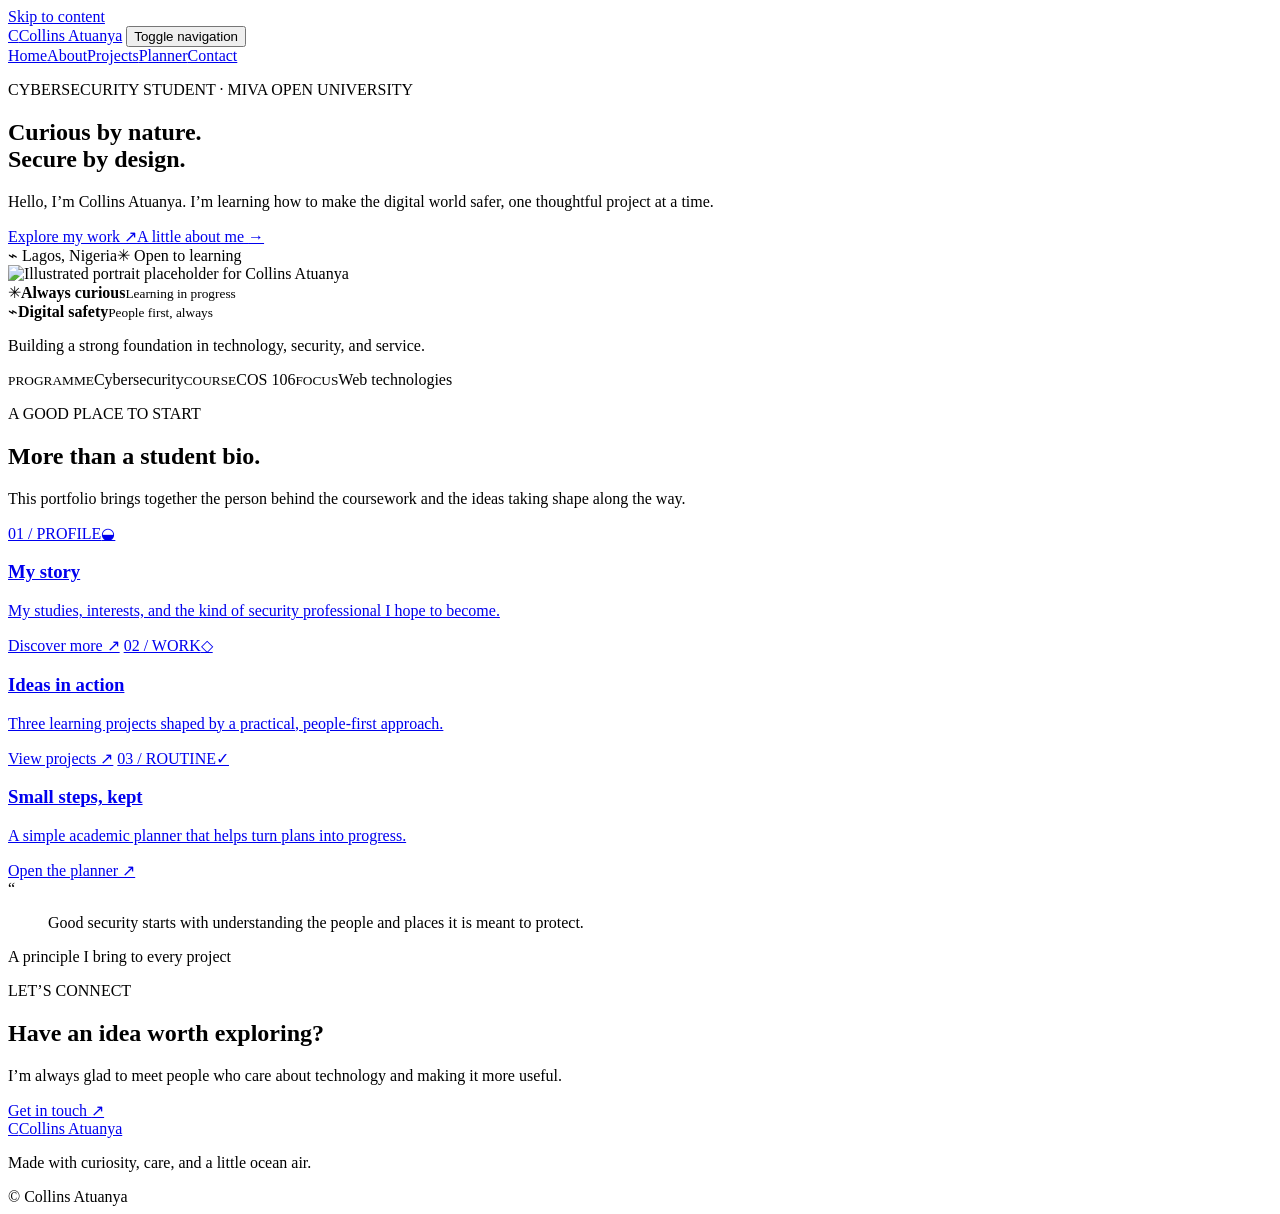
==== index.html @ 7f75f427 "Add COS 106 portfolio website Add responsive portfolio pages, illustrated projects, academic planner" ====
<!doctype html>
<html lang="en">
<head>
  <meta charset="utf-8">
  <meta name="viewport" content="width=device-width, initial-scale=1">
  <meta name="theme-color" content="#123c3b">
  <meta name="description" content="The academic portfolio of Collins Atuanya, a Cybersecurity student at MIVA Open University.">
  <title>Collins Atuanya | Student Portfolio</title>
  <link rel="preconnect" href="https://fonts.googleapis.com">
  <link rel="preconnect" href="https://fonts.gstatic.com" crossorigin>
  <link href="https://fonts.googleapis.com/css2?family=DM+Sans:wght@400;500;600;700&family=Manrope:wght@400;500;600;700;800&display=swap" rel="stylesheet">
  <link rel="stylesheet" href="css/style.css">
  <script src="js/main.js" defer></script>
</head>
<body>
  <a class="skip-link" href="#main">Skip to content</a>
  <header class="site-header">
    <a class="brand" href="index.html" aria-label="Collins Atuanya home"><span class="brand-mark">C</span><span>Collins Atuanya</span></a>
    <button class="menu-toggle" type="button" aria-expanded="false" aria-controls="primary-nav"><span></span><span></span><span></span><span class="sr-only">Toggle navigation</span></button>
    <nav class="primary-nav" id="primary-nav" aria-label="Main navigation">
      <a class="active" aria-current="page" href="index.html">Home</a><a href="about.html">About</a><a href="projects.html">Projects</a><a href="planner.html">Planner</a><a href="contact.html">Contact</a>
    </nav>
  </header>
  <main id="main">
    <section class="hero page-shell">
      <div class="hero-copy">
        <p class="eyebrow"><span class="status-dot"></span> CYBERSECURITY STUDENT <span class="eyebrow-divider">·</span> MIVA OPEN UNIVERSITY</p>
        <h1>Curious by nature.<br><span>Secure by design.</span></h1>
        <p class="hero-intro">Hello, I’m Collins Atuanya. I’m learning how to make the digital world safer, one thoughtful project at a time.</p>
        <div class="hero-actions"><a class="button button-primary" href="projects.html">Explore my work <span aria-hidden="true">↗</span></a><a class="text-link" href="about.html">A little about me <span aria-hidden="true">→</span></a></div>
        <div class="hero-meta"><span><span aria-hidden="true">⌁</span> Lagos, Nigeria</span><span><span aria-hidden="true">✳</span> Open to learning</span></div>
      </div>
      <div class="hero-art">
        <div class="portrait-frame"><img src="assets/portrait.svg" alt="Illustrated portrait placeholder for Collins Atuanya"></div>
        <div class="float-card float-card-top"><span class="float-icon">✳</span><span><strong>Always curious</strong><small>Learning in progress</small></span></div>
        <div class="float-card float-card-bottom"><span class="wave-icon">⌁</span><span><strong>Digital safety</strong><small>People first, always</small></span></div>
        <span class="orbit orbit-one"></span><span class="orbit orbit-two"></span>
      </div>
    </section>
    <section class="intro-strip page-shell" aria-label="Student information">
      <p>Building a strong foundation in technology, security, and service.</p>
      <div class="intro-facts"><span><small>PROGRAMME</small>Cybersecurity</span><span><small>COURSE</small>COS 106</span><span><small>FOCUS</small>Web technologies</span></div>
    </section>
    <section class="section page-shell">
      <div class="section-heading"><div><p class="eyebrow">A GOOD PLACE TO START</p><h2>More than a student bio.</h2></div><p>This portfolio brings together the person behind the coursework and the ideas taking shape along the way.</p></div>
      <div class="feature-grid">
        <a class="feature-card" href="about.html"><span class="card-number">01 / PROFILE</span><span class="feature-icon">◒</span><h3>My story</h3><p>My studies, interests, and the kind of security professional I hope to become.</p><span class="card-arrow">Discover more ↗</span></a>
        <a class="feature-card" href="projects.html"><span class="card-number">02 / WORK</span><span class="feature-icon feature-icon-ochre">◇</span><h3>Ideas in action</h3><p>Three learning projects shaped by a practical, people-first approach.</p><span class="card-arrow">View projects ↗</span></a>
        <a class="feature-card" href="planner.html"><span class="card-number">03 / ROUTINE</span><span class="feature-icon feature-icon-sage">✓</span><h3>Small steps, kept</h3><p>A simple academic planner that helps turn plans into progress.</p><span class="card-arrow">Open the planner ↗</span></a>
      </div>
    </section>
    <section class="quote-band"><div class="page-shell quote-inner"><span class="quote-mark" aria-hidden="true">“</span><blockquote>Good security starts with understanding the people and places it is meant to protect.</blockquote><span class="quote-credit">A principle I bring to every project</span></div></section>
    <section class="section page-shell closing-section"><div><p class="eyebrow">LET’S CONNECT</p><h2>Have an idea worth exploring?</h2><p>I’m always glad to meet people who care about technology and making it more useful.</p></div><a class="button button-dark" href="contact.html">Get in touch <span aria-hidden="true">↗</span></a></section>
  </main>
  <footer class="site-footer page-shell"><a class="brand footer-brand" href="index.html"><span class="brand-mark">C</span><span>Collins Atuanya</span></a><p>Made with curiosity, care, and a little ocean air.</p><span>© <span data-year></span> Collins Atuanya</span></footer>
</body>
</html>
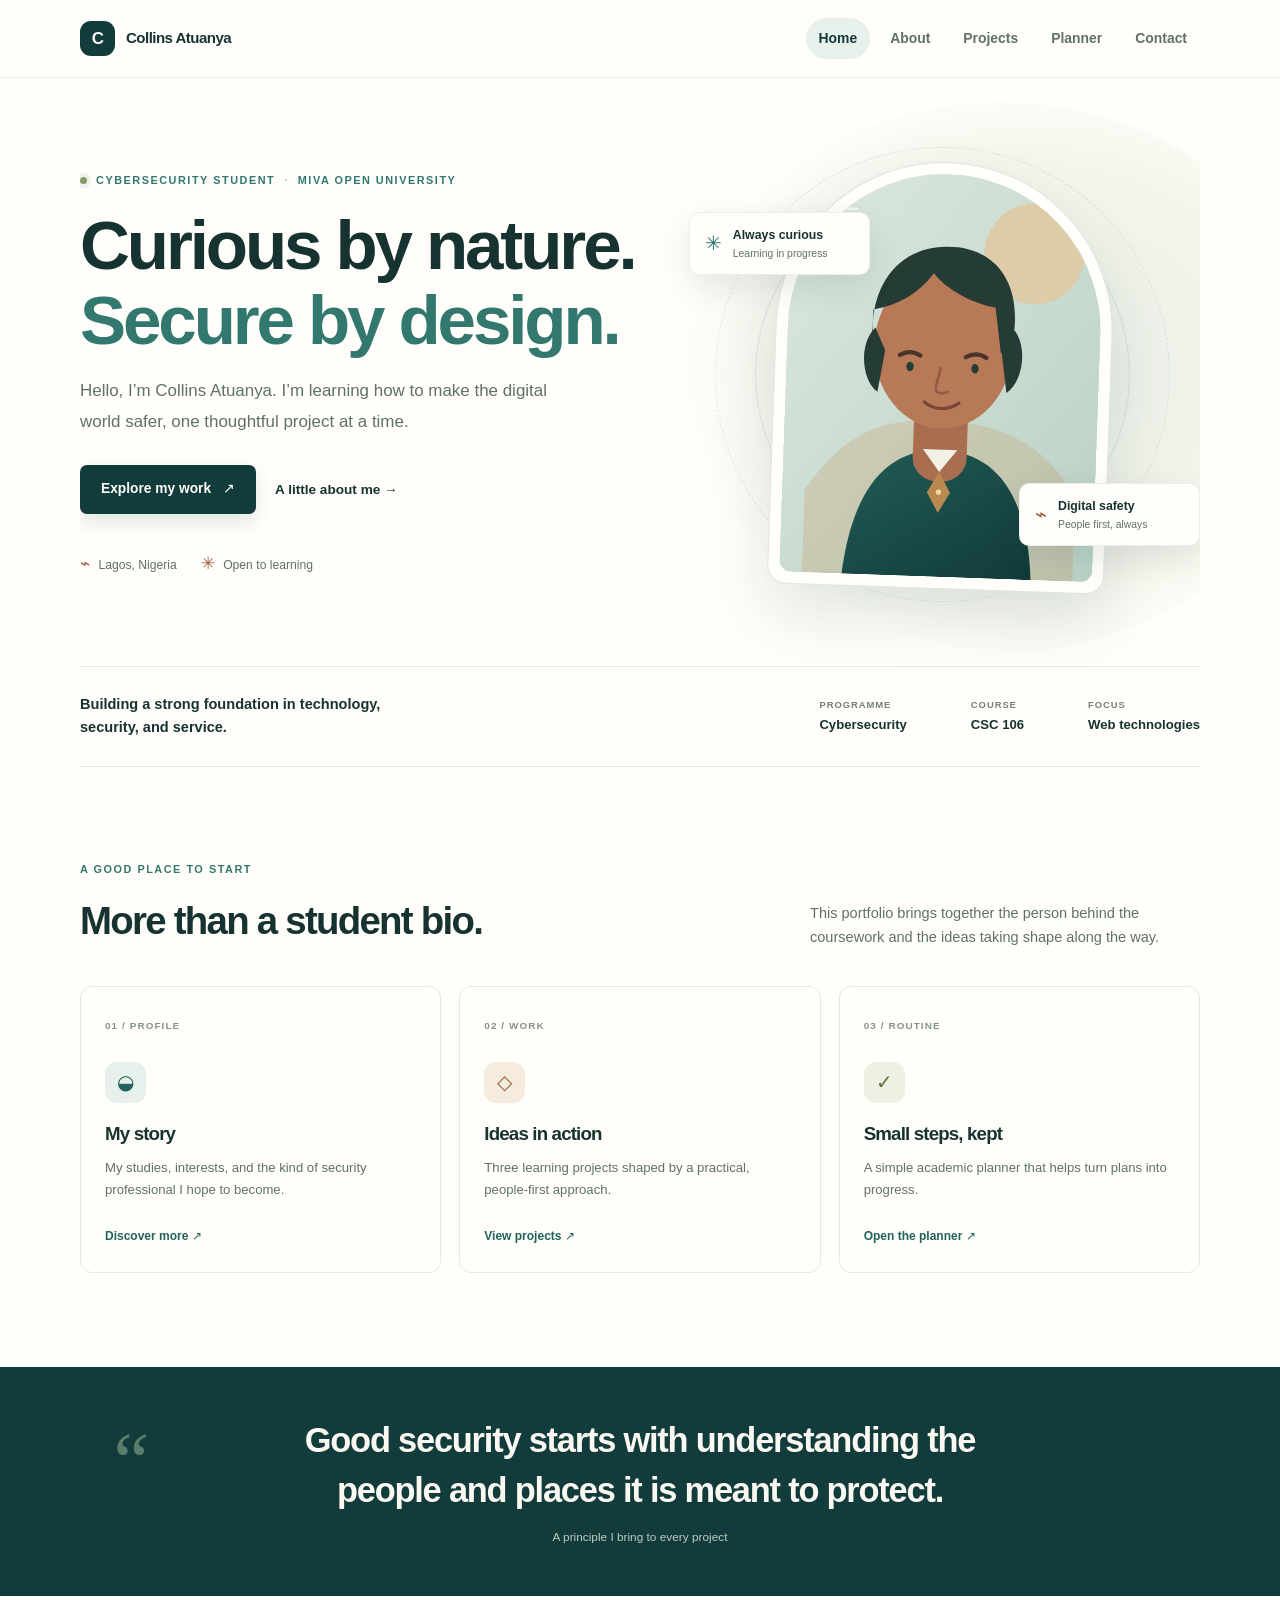
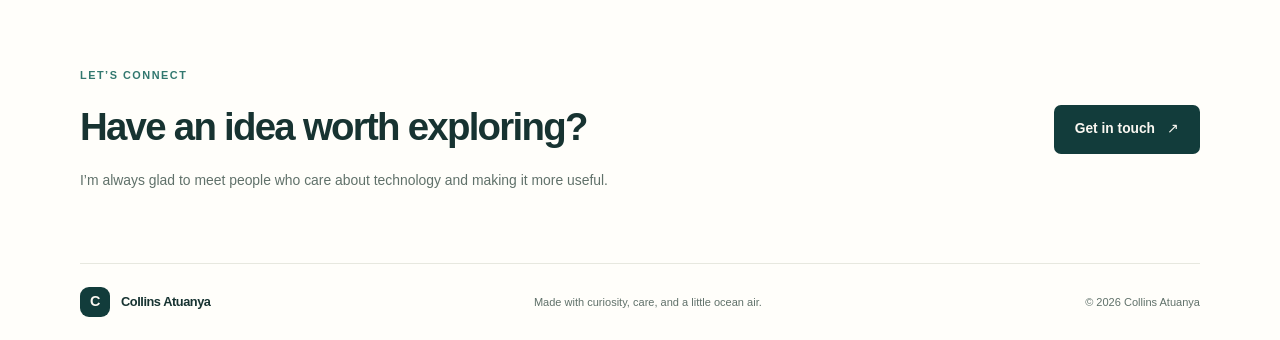
==== commit 3eea64dc: "Correct course code to CSC 106 Update course references, repository links, and add the source-code f" ====
--- a/index.html
+++ b/index.html
@@ -39,7 +39,7 @@
     </section>
     <section class="intro-strip page-shell" aria-label="Student information">
       <p>Building a strong foundation in technology, security, and service.</p>
-      <div class="intro-facts"><span><small>PROGRAMME</small>Cybersecurity</span><span><small>COURSE</small>COS 106</span><span><small>FOCUS</small>Web technologies</span></div>
+      <div class="intro-facts"><span><small>PROGRAMME</small>Cybersecurity</span><span><small>COURSE</small>CSC 106</span><span><small>FOCUS</small>Web technologies</span></div>
     </section>
     <section class="section page-shell">
       <div class="section-heading"><div><p class="eyebrow">A GOOD PLACE TO START</p><h2>More than a student bio.</h2></div><p>This portfolio brings together the person behind the coursework and the ideas taking shape along the way.</p></div>
--- a/css/style.css
+++ b/css/style.css
@@ -0,0 +1,352 @@
+:root {
+  color-scheme: light;
+  --ocean-950: #123c3b;
+  --ocean-900: #174b48;
+  --ocean-800: #22635d;
+  --ocean-700: #33786f;
+  --ocean-100: #e7f0eb;
+  --ocean-50: #f3f6f1;
+  --sand-50: #fbf8f2;
+  --sand-100: #f1eadd;
+  --sand-200: #e6dac7;
+  --clay-600: #a45b40;
+  --ink: #173331;
+  --muted: #60716a;
+  --line: #e7e8df;
+  --white: #fffefa;
+  --heading: "Manrope", "DM Sans", sans-serif;
+  --body: "DM Sans", sans-serif;
+  font-family: var(--body);
+  color: var(--ink);
+  background: var(--white);
+  font-synthesis: none;
+  text-rendering: optimizeLegibility;
+  -webkit-font-smoothing: antialiased;
+  scroll-behavior: smooth;
+}
+
+* { box-sizing: border-box; }
+body { margin: 0; min-width: 320px; background: var(--white); line-height: 1.65; }
+a { color: inherit; }
+img, video { display: block; max-width: 100%; }
+button, input, textarea { font: inherit; }
+button, a { -webkit-tap-highlight-color: transparent; }
+::selection { color: var(--white); background: var(--ocean-700); }
+.page-shell { width: min(1120px, calc(100% - 64px)); margin-inline: auto; }
+.sr-only { position: absolute; width: 1px; height: 1px; padding: 0; margin: -1px; overflow: hidden; clip: rect(0, 0, 0, 0); white-space: nowrap; border: 0; }
+.skip-link { position: fixed; z-index: 20; top: 12px; left: 12px; padding: 10px 16px; transform: translateY(-160%); color: white; background: var(--ocean-950); border-radius: 8px; }
+.skip-link:focus { transform: translateY(0); }
+.site-header { position: sticky; z-index: 10; top: 0; display: flex; align-items: center; justify-content: space-between; min-height: 78px; padding-inline: max(32px, calc((100% - 1120px) / 2)); border-bottom: 1px solid rgb(23 51 49 / 8%); background: rgb(255 254 250 / 94%); backdrop-filter: blur(16px); }
+.brand { display: inline-flex; gap: 11px; align-items: center; text-decoration: none; font-family: var(--heading); font-size: .94rem; font-weight: 800; letter-spacing: -.035em; }
+.brand-mark { display: grid; width: 35px; height: 35px; place-items: center; color: var(--sand-50); background: var(--ocean-950); border-radius: 11px; font-size: 1.06rem; }
+.primary-nav { display: flex; gap: 7px; align-items: center; }
+.primary-nav a { padding: 9px 13px; color: var(--muted); text-decoration: none; font-size: .87rem; font-weight: 600; transition: color .2s, background .2s; border-radius: 24px; }
+.primary-nav a:hover, .primary-nav a.active { color: var(--ocean-950); background: var(--ocean-100); }
+.menu-toggle { display: none; }
+.hero { position: relative; display: grid; grid-template-columns: 1.08fr .92fr; align-items: center; min-height: 588px; padding-block: 74px 68px; overflow: hidden; }
+.hero::before { position: absolute; top: 24px; right: -120px; width: 640px; height: 550px; border-radius: 50%; background: radial-gradient(ellipse at 56% 48%, #e8efe7 0%, #f4f4eb 48%, transparent 72%); content: ""; }
+.hero-copy { position: relative; z-index: 2; padding-block: 20px; }
+.eyebrow { margin: 0 0 18px; color: var(--ocean-700); font-size: .68rem; font-weight: 700; letter-spacing: .14em; }
+.hero-copy > .eyebrow { display: flex; gap: 9px; align-items: center; }
+.status-dot { display: inline-block; flex: 0 0 7px; width: 7px; height: 7px; background: #849b68; border-radius: 50%; box-shadow: 0 0 0 4px rgb(132 155 104 / 12%); }
+.eyebrow-divider { color: #b7c0b3; }
+h1, h2, h3, p { margin-top: 0; }
+h1, h2, h3 { font-family: var(--heading); letter-spacing: -.045em; }
+h1 { margin-bottom: 19px; font-size: clamp(2.8rem, 5.4vw, 4.75rem); line-height: 1.08; font-weight: 700; }
+h1 span, .page-heading h1 span { color: var(--ocean-700); }
+.hero-intro { max-width: 500px; margin-bottom: 28px; color: var(--muted); font-size: 1.06rem; line-height: 1.8; }
+.hero-actions { display: flex; flex-wrap: wrap; gap: 19px; align-items: center; }
+.button { display: inline-flex; justify-content: center; align-items: center; gap: 12px; min-height: 49px; padding: 0 21px; border: 0; border-radius: 7px; text-decoration: none; font-size: .86rem; font-weight: 700; cursor: pointer; transition: transform .2s, background .2s, box-shadow .2s; }
+.button:hover { transform: translateY(-2px); }
+.button:focus-visible, .text-link:focus-visible, .card-arrow:focus-visible, .primary-nav a:focus-visible, .menu-toggle:focus-visible { outline: 3px solid #c29652; outline-offset: 3px; }
+.button-primary { color: var(--white); background: var(--ocean-950); box-shadow: 0 8px 18px rgb(18 60 59 / 12%); }
+.button-primary:hover { background: var(--ocean-800); }
+.button-dark { color: var(--sand-50); background: var(--ocean-950); }
+.text-link { color: var(--ink); text-decoration: none; font-size: .85rem; font-weight: 700; }
+.text-link span, .card-arrow, .closing-banner .button span { transition: transform .2s; }
+.text-link:hover span, .card-arrow:hover { color: var(--ocean-700); }
+.hero-meta { display: flex; flex-wrap: wrap; gap: 24px; margin-top: 36px; color: var(--muted); font-size: .76rem; }
+.hero-meta span span { padding-right: 5px; color: var(--clay-600); font-size: 1.05rem; }
+.hero-art { position: relative; z-index: 1; display: grid; min-height: 390px; place-items: center; }
+.portrait-frame { position: relative; z-index: 1; width: min(73%, 337px); aspect-ratio: .79; padding: 11px; overflow: hidden; background: var(--white); border: 1px solid #dfe7dc; border-radius: 180px 180px 20px 20px; box-shadow: 0 28px 65px rgb(23 68 60 / 13%); transform: rotate(2deg); }
+.portrait-frame img { width: 100%; height: 100%; object-fit: cover; border-radius: 170px 170px 13px 13px; }
+.float-card { position: absolute; z-index: 2; display: flex; gap: 11px; align-items: center; min-width: 181px; padding: 12px 15px; background: var(--white); border: 1px solid rgb(23 51 49 / 8%); border-radius: 10px; box-shadow: 0 12px 32px rgb(23 51 49 / 10%); }
+.float-card-top { top: 50px; left: 4px; }
+.float-card-bottom { right: 0; bottom: 42px; }
+.float-card strong, .float-card small { display: block; }
+.float-card strong { font-family: var(--heading); font-size: .77rem; }
+.float-card small { color: var(--muted); font-size: .65rem; }
+.float-icon, .wave-icon { color: var(--ocean-700); font-size: 1.25rem; }
+.wave-icon { color: var(--clay-600); }
+.orbit { position: absolute; border: 1px solid rgb(34 99 93 / 12%); border-radius: 50%; }
+.orbit-one { width: 375px; aspect-ratio: 1; }
+.orbit-two { width: 455px; aspect-ratio: 1; border-style: dashed; }
+.intro-strip { display: flex; justify-content: space-between; gap: 24px; align-items: center; padding-block: 26px; border-block: 1px solid var(--line); }
+.intro-strip > p { max-width: 315px; margin: 0; font-family: var(--heading); font-size: .91rem; font-weight: 700; line-height: 1.6; }
+.intro-facts { display: flex; flex-wrap: wrap; gap: clamp(24px, 5vw, 64px); }
+.intro-facts span { display: grid; gap: 1px; font-size: .82rem; font-weight: 700; }
+.intro-facts small, .profile-details small { color: #75817a; font-size: .59rem; font-weight: 700; letter-spacing: .1em; }
+.section { padding-block: 94px; }
+.section-heading { display: flex; justify-content: space-between; gap: 30px; align-items: end; margin-bottom: 34px; }
+.section-heading .eyebrow, .closing-section .eyebrow { margin-bottom: 10px; }
+.section-heading h2, .closing-section h2 { margin-bottom: 0; font-size: clamp(1.7rem, 3vw, 2.45rem); }
+.section-heading > p { max-width: 390px; margin: 0 0 3px; color: var(--muted); font-size: .91rem; }
+.feature-grid { display: grid; grid-template-columns: repeat(3, 1fr); gap: 18px; }
+.feature-card { position: relative; min-height: 250px; padding: 24px; border: 1px solid var(--line); border-radius: 12px; background: var(--white); text-decoration: none; transition: transform .25s, box-shadow .25s, border-color .25s; }
+.feature-card:hover { transform: translateY(-5px); border-color: #c6d6cc; box-shadow: 0 16px 35px rgb(18 60 59 / 7%); }
+.card-number { color: #86938a; font-size: .62rem; font-weight: 700; letter-spacing: .11em; }
+.feature-icon { display: grid; width: 41px; height: 41px; margin-top: 25px; place-items: center; color: var(--ocean-800); background: var(--ocean-100); border-radius: 12px; font-size: 1.25rem; }
+.feature-icon-ochre { color: #96623a; background: #f5ecde; }
+.feature-icon-sage { color: #607347; background: #edf0e3; }
+.feature-card h3 { margin: 16px 0 7px; font-size: 1.17rem; }
+.feature-card p { margin-bottom: 20px; color: var(--muted); font-size: .82rem; line-height: 1.7; }
+.card-arrow { display: inline-block; color: var(--ocean-800); text-decoration: none; font-size: .75rem; font-weight: 700; }
+.quote-band { background: var(--ocean-950); color: var(--sand-50); }
+.quote-inner { position: relative; display: grid; min-height: 220px; padding-block: 49px; place-items: center; text-align: center; }
+.quote-mark { position: absolute; top: 28px; left: 3%; color: #6d8e78; font-family: Georgia, serif; font-size: 5rem; opacity: .8; }
+.quote-inner blockquote { max-width: 680px; margin: 0; font-family: var(--heading); font-size: clamp(1.4rem, 3vw, 2.15rem); font-weight: 600; letter-spacing: -.035em; line-height: 1.45; }
+.quote-credit { margin-top: 12px; color: #bdcbbf; font-size: .74rem; }
+.closing-section { display: flex; justify-content: space-between; gap: 22px; align-items: center; padding-block: 71px; }
+.closing-section > div > p:last-child { margin: 10px 0 0; color: var(--muted); font-size: .87rem; }
+.site-footer { display: flex; justify-content: space-between; gap: 18px; align-items: center; padding-block: 23px; border-top: 1px solid var(--line); }
+.site-footer > p, .site-footer > span { margin: 0; color: var(--muted); font-size: .69rem; }
+.footer-brand { font-size: .8rem; }
+.footer-brand .brand-mark { width: 30px; height: 30px; border-radius: 9px; font-size: .9rem; }
+
+.page-heading { padding-block: 83px 45px; text-align: center; }
+.page-heading .eyebrow { margin-bottom: 12px; }
+.page-heading h1 { margin-bottom: 12px; font-size: clamp(2.4rem, 5vw, 3.75rem); }
+.page-heading > p:last-child { max-width: 580px; margin: 0 auto; color: var(--muted); font-size: .96rem; }
+.about-layout { display: grid; grid-template-columns: 280px 1fr; gap: clamp(40px, 8vw, 104px); align-items: start; padding-block: 20px 86px; }
+.about-sidebar { position: sticky; top: 103px; padding: 17px; border: 1px solid var(--line); border-radius: 14px; background: var(--sand-50); }
+.about-portrait { height: 225px; overflow: hidden; border-radius: 9px; background: var(--ocean-100); }
+.about-portrait img { width: 100%; height: 100%; object-fit: cover; }
+.profile-note { display: flex; gap: 10px; align-items: center; padding-block: 15px; border-bottom: 1px solid var(--line); font-size: .76rem; font-weight: 700; }
+.profile-details { display: grid; gap: 15px; padding-top: 16px; }
+.profile-details > span { display: grid; gap: 3px; font-size: .78rem; font-weight: 600; }
+.profile-details a { color: var(--ocean-800); font-size: .73rem; text-decoration-thickness: 1px; text-underline-offset: 3px; overflow-wrap: anywhere; }
+.about-content { display: grid; gap: 39px; }
+.content-block { padding-bottom: 29px; border-bottom: 1px solid var(--line); }
+.content-block:last-child { border-bottom: 0; }
+.content-block .eyebrow { margin-bottom: 8px; font-size: .62rem; }
+.content-block h2 { margin-bottom: 12px; font-size: 1.45rem; }
+.content-block > p:not(.eyebrow) { margin-bottom: 11px; color: var(--muted); font-size: .87rem; line-height: 1.9; }
+.skill-chips, .tag-list { display: flex; flex-wrap: wrap; gap: 8px; padding: 0; list-style: none; }
+.skill-chips span, .tag-list li { padding: 6px 11px; color: var(--ocean-900); background: var(--ocean-50); border: 1px solid #e6ede7; border-radius: 30px; font-size: .69rem; font-weight: 600; }
+.interest-row { display: flex; justify-content: space-between; gap: 20px; align-items: center; margin-top: 28px; padding: 19px; background: var(--sand-50); border-radius: 10px; }
+.interest-row h3 { margin: 0 0 5px; font-size: .91rem; }
+.interest-row p { margin: 0; color: var(--muted); font-size: .8rem; }
+.interest-spark { color: #aa7a43; font-size: 1.7rem; }
+.table-wrap { overflow-x: auto; }
+table { width: 100%; border-collapse: collapse; text-align: left; font-size: .78rem; }
+caption { padding-bottom: 9px; color: var(--muted); text-align: left; font-size: .72rem; }
+th, td { padding: 11px 9px; border-bottom: 1px solid var(--line); }
+th { color: var(--ocean-900); font-size: .68rem; }
+td { color: var(--muted); }
+.media-block video { width: 100%; max-height: 360px; border-radius: 12px; background: var(--ocean-950); }
+.media-caption { margin: 8px 0 0 !important; color: #75817a !important; font-size: .7rem !important; }
+.closing-banner { display: flex; justify-content: space-between; gap: 20px; align-items: center; margin-bottom: 78px; padding: 28px 32px; background: var(--sand-50); border: 1px solid var(--sand-100); border-radius: 13px; }
+.closing-banner .eyebrow { margin-bottom: 4px; font-size: .61rem; }
+.closing-banner h2 { margin: 0; font-size: 1.3rem; }
+
+.project-grid { display: grid; grid-template-columns: repeat(3, minmax(0, 1fr)); gap: 20px; padding-block: 11px 44px; }
+.project-card { overflow: hidden; border: 1px solid var(--line); border-radius: 13px; background: var(--white); transition: transform .25s, box-shadow .25s; }
+.project-card:hover { transform: translateY(-5px); box-shadow: 0 16px 35px rgb(18 60 59 / 8%); }
+.project-art { position: relative; display: block; aspect-ratio: 1.32; overflow: hidden; background: var(--ocean-100); }
+.project-art img { width: 100%; height: 100%; object-fit: cover; transition: transform .45s; }
+.project-art:hover img { transform: scale(1.035); }
+.project-art-clay { background: #f2e9dc; }
+.project-art-sage { background: #eaf0e5; }
+.project-index { position: absolute; top: 13px; left: 14px; display: grid; width: 31px; height: 31px; place-items: center; color: var(--ocean-950); background: rgb(255 254 250 / 90%); border: 1px solid rgb(23 51 49 / 8%); border-radius: 50%; font-size: .68rem; font-weight: 700; }
+.project-body { padding: 21px 21px 24px; }
+.project-body .eyebrow { margin-bottom: 8px; font-size: .58rem; }
+.project-body h2 { margin-bottom: 8px; font-size: 1.25rem; }
+.project-body > p:not(.eyebrow) { min-height: 84px; margin-bottom: 14px; color: var(--muted); font-size: .8rem; line-height: 1.75; }
+.tag-list { gap: 6px; margin: 0 0 18px; }
+.tag-list li { padding: 4px 9px; font-size: .62rem; }
+.project-note { display: flex; gap: 15px; align-items: center; margin-bottom: 78px; padding: 19px 22px; background: var(--sand-50); border: 1px solid var(--sand-100); border-radius: 11px; }
+.project-note > p { flex: 1; margin: 0; color: var(--muted); font-size: .78rem; }
+.project-note > p strong { color: var(--ink); }
+.note-icon { color: var(--clay-600); font-size: 1.3rem; }
+.project-note > a { color: var(--ocean-800); font-size: .74rem; font-weight: 700; text-decoration: none; white-space: nowrap; }
+
+.planner-layout { display: grid; grid-template-columns: .75fr 1.25fr; gap: 54px; align-items: start; padding-block: 15px 32px; }
+.planner-intro { position: relative; padding-top: 7px; }
+.planner-sun { display: grid; width: 46px; height: 46px; margin-bottom: 22px; place-items: center; color: var(--clay-600); background: #f6ede0; border-radius: 14px; font-size: 1.4rem; }
+.planner-intro .eyebrow { margin-bottom: 8px; font-size: .61rem; }
+.planner-intro h2 { margin-bottom: 10px; font-size: 1.55rem; }
+.planner-intro > p:not(.eyebrow) { max-width: 300px; margin-bottom: 24px; color: var(--muted); font-size: .83rem; }
+.planner-stats { display: flex; gap: 25px; padding-top: 18px; border-top: 1px solid var(--line); }
+.planner-stats > div { display: grid; gap: 2px; }
+.planner-stats strong { color: var(--ocean-900); font-family: var(--heading); font-size: 1.65rem; line-height: 1.2; }
+.planner-stats span { color: var(--muted); font-size: .68rem; }
+.planner-card { padding: 24px; border: 1px solid var(--line); border-radius: 13px; box-shadow: 0 10px 35px rgb(18 60 59 / 4%); }
+.task-form { display: flex; gap: 9px; }
+.task-form input, .form-field input, .form-field textarea { width: 100%; min-width: 0; padding: 12px 14px; color: var(--ink); background: var(--white); border: 1px solid #dfe5dd; border-radius: 7px; outline: 0; transition: border-color .18s, box-shadow .18s; }
+.task-form input:focus, .form-field input:focus, .form-field textarea:focus { border-color: var(--ocean-700); box-shadow: 0 0 0 3px rgb(51 120 111 / 14%); }
+.task-form input::placeholder { color: #9aa39a; font-size: .77rem; }
+.task-form .button { min-height: 45px; padding-inline: 16px; font-size: .75rem; white-space: nowrap; }
+.form-feedback { min-height: 20px; margin: 8px 0 0; color: var(--ocean-800); font-size: .74rem; }
+.task-toolbar { display: flex; justify-content: space-between; gap: 15px; align-items: center; margin-top: 10px; padding-block: 17px 12px; border-bottom: 1px solid var(--line); }
+.task-toolbar h2 { margin: 0; font-size: .93rem; letter-spacing: -.02em; }
+.task-toolbar h2 span { color: var(--muted); font-family: var(--body); font-size: .72rem; font-weight: 500; }
+.button-quiet { padding: 4px; color: var(--ocean-800); background: transparent; border: 0; font-size: .68rem; font-weight: 700; cursor: pointer; }
+.button-quiet:disabled { color: #9aa39a; cursor: not-allowed; }
+.task-list { display: grid; gap: 1px; min-height: 33px; margin: 0; padding: 0; list-style: none; }
+.task-item { display: flex; gap: 12px; align-items: center; min-height: 56px; padding: 10px 2px; border-bottom: 1px solid #f0f0ea; }
+.task-check { display: grid; flex: 0 0 19px; width: 19px; height: 19px; padding: 0; place-items: center; color: var(--white); background: var(--white); border: 1.5px solid #b9c5b9; border-radius: 6px; cursor: pointer; }
+.task-item.is-complete .task-check { background: var(--ocean-700); border-color: var(--ocean-700); }
+.task-check span { font-size: .72rem; line-height: 1; }
+.task-text { flex: 1; overflow-wrap: anywhere; font-size: .79rem; }
+.task-item.is-complete .task-text { color: #87918a; text-decoration: line-through; text-decoration-color: #aab4aa; }
+.task-delete { padding: 6px; color: #9a6a55; background: transparent; border: 0; border-radius: 6px; font-size: .7rem; cursor: pointer; }
+.task-delete:hover { color: #7d3e2d; background: #fbefea; }
+.empty-state { display: grid; gap: 1px; justify-items: center; padding: 23px 10px 18px; color: var(--muted); font-size: .74rem; }
+.empty-state > span:first-child { margin-bottom: 5px; color: #9caa85; font-size: 1.3rem; }
+.empty-state strong { color: var(--ink); font-family: var(--heading); font-size: .86rem; }
+.empty-state[hidden] { display: none; }
+.storage-note { display: flex; gap: 7px; align-items: center; margin: 15px 0 0; padding-top: 13px; color: #75817a; border-top: 1px solid var(--line); font-size: .65rem; }
+.planner-tip { display: flex; gap: 12px; align-items: center; margin: 14px 0 81px; padding: 16px 19px; background: var(--sand-50); border: 1px solid var(--sand-100); border-radius: 9px; }
+.planner-tip > span { color: var(--clay-600); font-size: 1.1rem; }
+.planner-tip p { margin: 0; color: var(--muted); font-size: .75rem; }
+.planner-tip strong { color: var(--ink); }
+
+.contact-layout { display: grid; grid-template-columns: .83fr 1.17fr; gap: 24px; align-items: stretch; padding-block: 11px 90px; }
+.contact-card { position: relative; display: flex; flex-direction: column; min-height: 486px; padding: 34px; overflow: hidden; color: var(--sand-50); background: var(--ocean-950); border-radius: 13px; }
+.contact-stamp { display: grid; width: 48px; height: 48px; margin-bottom: 39px; place-items: center; color: var(--ocean-950); background: var(--sand-100); border-radius: 15px; font-family: var(--heading); font-size: 1.2rem; font-weight: 800; }
+.contact-card .eyebrow { color: #a9c5ac; font-size: .61rem; }
+.contact-card h2 { max-width: 310px; margin-bottom: 12px; font-size: clamp(1.45rem, 2.7vw, 2rem); line-height: 1.35; }
+.contact-card > p:not(.eyebrow) { max-width: 310px; margin-bottom: 24px; color: #c1d0c4; font-size: .81rem; }
+.contact-email { display: flex; gap: 9px; align-items: center; align-self: flex-start; color: var(--sand-50); text-decoration-color: #829e88; text-underline-offset: 5px; font-size: .78rem; overflow-wrap: anywhere; }
+.contact-location { display: flex; gap: 11px; align-items: center; margin-top: auto; padding-top: 28px; color: #d3ded5; font-size: .76rem; }
+.contact-location > span:first-child { color: #c58a60; font-size: 1.2rem; }
+.contact-location small { color: #9fb3a3; font-size: .67rem; }
+.contact-form-panel { padding: 28px 31px; border: 1px solid var(--line); border-radius: 13px; }
+.contact-form-panel form { display: grid; gap: 16px; }
+.form-field { display: grid; gap: 6px; }
+.form-field label { font-size: .75rem; font-weight: 700; }
+.form-field label span { color: var(--clay-600); }
+.form-field input, .form-field textarea { padding: 10px 12px; font-size: .83rem; }
+.form-field textarea { min-height: 115px; resize: vertical; }
+.field-hint, .field-error { color: #75817a; font-size: .65rem; }
+.field-error { color: #a44332; }
+.form-field [aria-invalid="true"] { border-color: #b94e39; }
+.form-submit { justify-self: start; margin-top: 1px; }
+.contact-form-panel .form-feedback { margin: -4px 0 0; color: var(--muted); font-size: .68rem; }
+.contact-form-panel .form-feedback.success { color: var(--ocean-800); }
+.contact-form-panel .form-feedback.error { color: #a44332; }
+
+@media (min-width: 1400px) {
+  .hero { min-height: 625px; }
+}
+@media (max-width: 850px) {
+  .site-header { padding-inline: 25px; }
+  .page-shell { width: min(100% - 50px, 700px); }
+  .hero { grid-template-columns: 1fr .8fr; min-height: 530px; }
+  .hero-art { min-height: 335px; }
+  .float-card-top { left: -12px; }
+  .float-card-bottom { right: -10px; }
+  .orbit-one { width: 320px; }
+  .orbit-two { width: 390px; }
+  .intro-strip { align-items: flex-start; flex-direction: column; }
+  .intro-strip > p { max-width: 440px; }
+  .intro-facts { gap: 37px; }
+  .about-layout { grid-template-columns: 220px 1fr; gap: 38px; }
+  .about-portrait { height: 190px; }
+  .project-grid { grid-template-columns: repeat(2, minmax(0, 1fr)); }
+  .planner-layout { grid-template-columns: .7fr 1.3fr; gap: 28px; }
+  .contact-card { padding: 27px; }
+  .contact-form-panel { padding: 25px; }
+}
+@media (max-width: 620px) {
+  .site-header { min-height: 67px; padding-inline: 20px; }
+  .page-shell { width: calc(100% - 40px); }
+  .brand { gap: 9px; font-size: .87rem; }
+  .brand-mark { width: 32px; height: 32px; border-radius: 10px; }
+  .menu-toggle { display: grid; gap: 4px; width: 42px; height: 42px; padding: 11px; place-content: center; background: transparent; border: 1px solid var(--line); border-radius: 9px; cursor: pointer; }
+  .menu-toggle > span:not(.sr-only) { display: block; width: 17px; height: 2px; background: var(--ocean-950); border-radius: 2px; transition: transform .2s, opacity .2s; }
+  .menu-toggle[aria-expanded="true"] > span:nth-child(1) { transform: translateY(6px) rotate(45deg); }
+  .menu-toggle[aria-expanded="true"] > span:nth-child(2) { opacity: 0; }
+  .menu-toggle[aria-expanded="true"] > span:nth-child(3) { transform: translateY(-6px) rotate(-45deg); }
+  .primary-nav { position: absolute; top: calc(100% + 1px); right: 0; left: 0; display: none; gap: 3px; align-items: stretch; padding: 10px 20px 15px; background: var(--white); border-bottom: 1px solid var(--line); box-shadow: 0 14px 20px rgb(18 60 59 / 6%); }
+  .primary-nav.is-open { display: grid; }
+  .primary-nav a { padding: 10px 13px; }
+  .hero { grid-template-columns: 1fr; min-height: 0; padding-block: 54px 41px; }
+  .hero::before { top: auto; right: -230px; bottom: -90px; width: 530px; height: 420px; }
+  .hero-copy { padding: 0; }
+  .hero-copy > .eyebrow { flex-wrap: wrap; font-size: .59rem; }
+  h1 { font-size: clamp(2.75rem, 11vw, 4rem); }
+  .hero-intro { max-width: 440px; font-size: .94rem; }
+  .hero-meta { margin-top: 22px; }
+  .hero-art { min-height: 355px; margin-top: 17px; }
+  .portrait-frame { width: 56%; max-width: 264px; }
+  .float-card-top { top: 45px; left: 1px; }
+  .float-card-bottom { right: -2px; bottom: 28px; }
+  .orbit-one { width: 310px; }
+  .orbit-two { width: 370px; }
+  .intro-strip { padding-block: 21px; }
+  .intro-strip > p { font-size: .82rem; }
+  .intro-facts { display: grid; grid-template-columns: repeat(3, 1fr); width: 100%; gap: 10px; }
+  .intro-facts span { font-size: .71rem; }
+  .intro-facts small { font-size: .52rem; }
+  .section { padding-block: 64px; }
+  .section-heading { display: grid; gap: 12px; align-items: start; }
+  .section-heading > p { font-size: .83rem; }
+  .feature-grid { grid-template-columns: 1fr; gap: 12px; }
+  .feature-card { min-height: 0; padding: 20px; }
+  .feature-icon { margin-top: 17px; }
+  .feature-card p { margin-bottom: 12px; }
+  .quote-inner { min-height: 205px; padding-block: 43px; }
+  .quote-mark { top: 13px; left: 0; font-size: 4rem; }
+  .quote-inner blockquote { font-size: 1.4rem; }
+  .closing-section { align-items: flex-start; flex-direction: column; padding-block: 49px; }
+  .closing-section h2 { font-size: 1.75rem; }
+  .site-footer { display: grid; grid-template-columns: 1fr auto; gap: 6px; padding-block: 18px; }
+  .site-footer > p { grid-column: 1 / -1; grid-row: 2; }
+  .site-footer > span { grid-column: 2; grid-row: 1; }
+  .page-heading { padding-block: 60px 33px; }
+  .page-heading h1 { font-size: clamp(2.35rem, 9.5vw, 3.25rem); }
+  .page-heading > p:last-child { font-size: .86rem; }
+  .about-layout { grid-template-columns: 1fr; gap: 32px; padding-block: 7px 55px; }
+  .about-sidebar { position: static; display: grid; grid-template-columns: 108px 1fr; gap: 0 14px; padding: 13px; }
+  .about-portrait { grid-row: 1 / 3; height: 118px; }
+  .profile-note { align-self: end; padding-block: 2px 9px; border: 0; font-size: .68rem; }
+  .profile-details { grid-column: 2; gap: 8px; padding-top: 7px; border-top: 1px solid var(--line); }
+  .profile-details > span { gap: 1px; font-size: .69rem; }
+  .profile-details small { font-size: .52rem; }
+  .profile-details a { font-size: .67rem; }
+  .about-content { gap: 27px; }
+  .content-block h2 { font-size: 1.3rem; }
+  .content-block > p:not(.eyebrow) { font-size: .82rem; }
+  .closing-banner { align-items: flex-start; flex-direction: column; margin-bottom: 54px; padding: 23px; }
+  .closing-banner h2 { font-size: 1.15rem; }
+  .project-grid { grid-template-columns: 1fr; gap: 13px; padding-bottom: 27px; }
+  .project-art { aspect-ratio: 1.5; }
+  .project-body { padding: 18px; }
+  .project-body > p:not(.eyebrow) { min-height: 0; }
+  .project-note { flex-wrap: wrap; margin-bottom: 54px; padding: 16px; }
+  .project-note > a { margin-left: 35px; }
+  .planner-layout { grid-template-columns: 1fr; gap: 23px; padding-top: 0; }
+  .planner-intro { display: grid; grid-template-columns: 48px 1fr; gap: 0 13px; }
+  .planner-sun { grid-row: 1 / 4; margin: 0; }
+  .planner-intro .eyebrow { align-self: end; margin: 0 0 1px; font-size: .57rem; }
+  .planner-intro h2 { margin: 0 0 4px; font-size: 1.25rem; }
+  .planner-intro > p:not(.eyebrow) { grid-column: 2; max-width: none; margin: 0; font-size: .76rem; }
+  .planner-stats { grid-column: 1 / -1; gap: 26px; margin-top: 15px; padding-top: 12px; }
+  .planner-stats strong { font-size: 1.35rem; }
+  .planner-card { padding: 16px; }
+  .task-form { align-items: stretch; flex-direction: column; }
+  .task-form .button { align-self: flex-start; }
+  .task-toolbar { gap: 8px; }
+  .task-toolbar h2 { font-size: .83rem; }
+  .planner-tip { align-items: flex-start; margin: 12px 0 54px; }
+  .planner-tip p { font-size: .72rem; }
+  .contact-layout { grid-template-columns: 1fr; gap: 13px; padding-block: 0 57px; }
+  .contact-card { min-height: 350px; padding: 23px; }
+  .contact-stamp { margin-bottom: 24px; }
+  .contact-form-panel { padding: 20px; }
+  .contact-form-panel form { gap: 13px; }
+}
+@media (prefers-reduced-motion: reduce) {
+  *, *::before, *::after { scroll-behavior: auto !important; animation-duration: .01ms !important; animation-iteration-count: 1 !important; transition-duration: .01ms !important; }
+}
